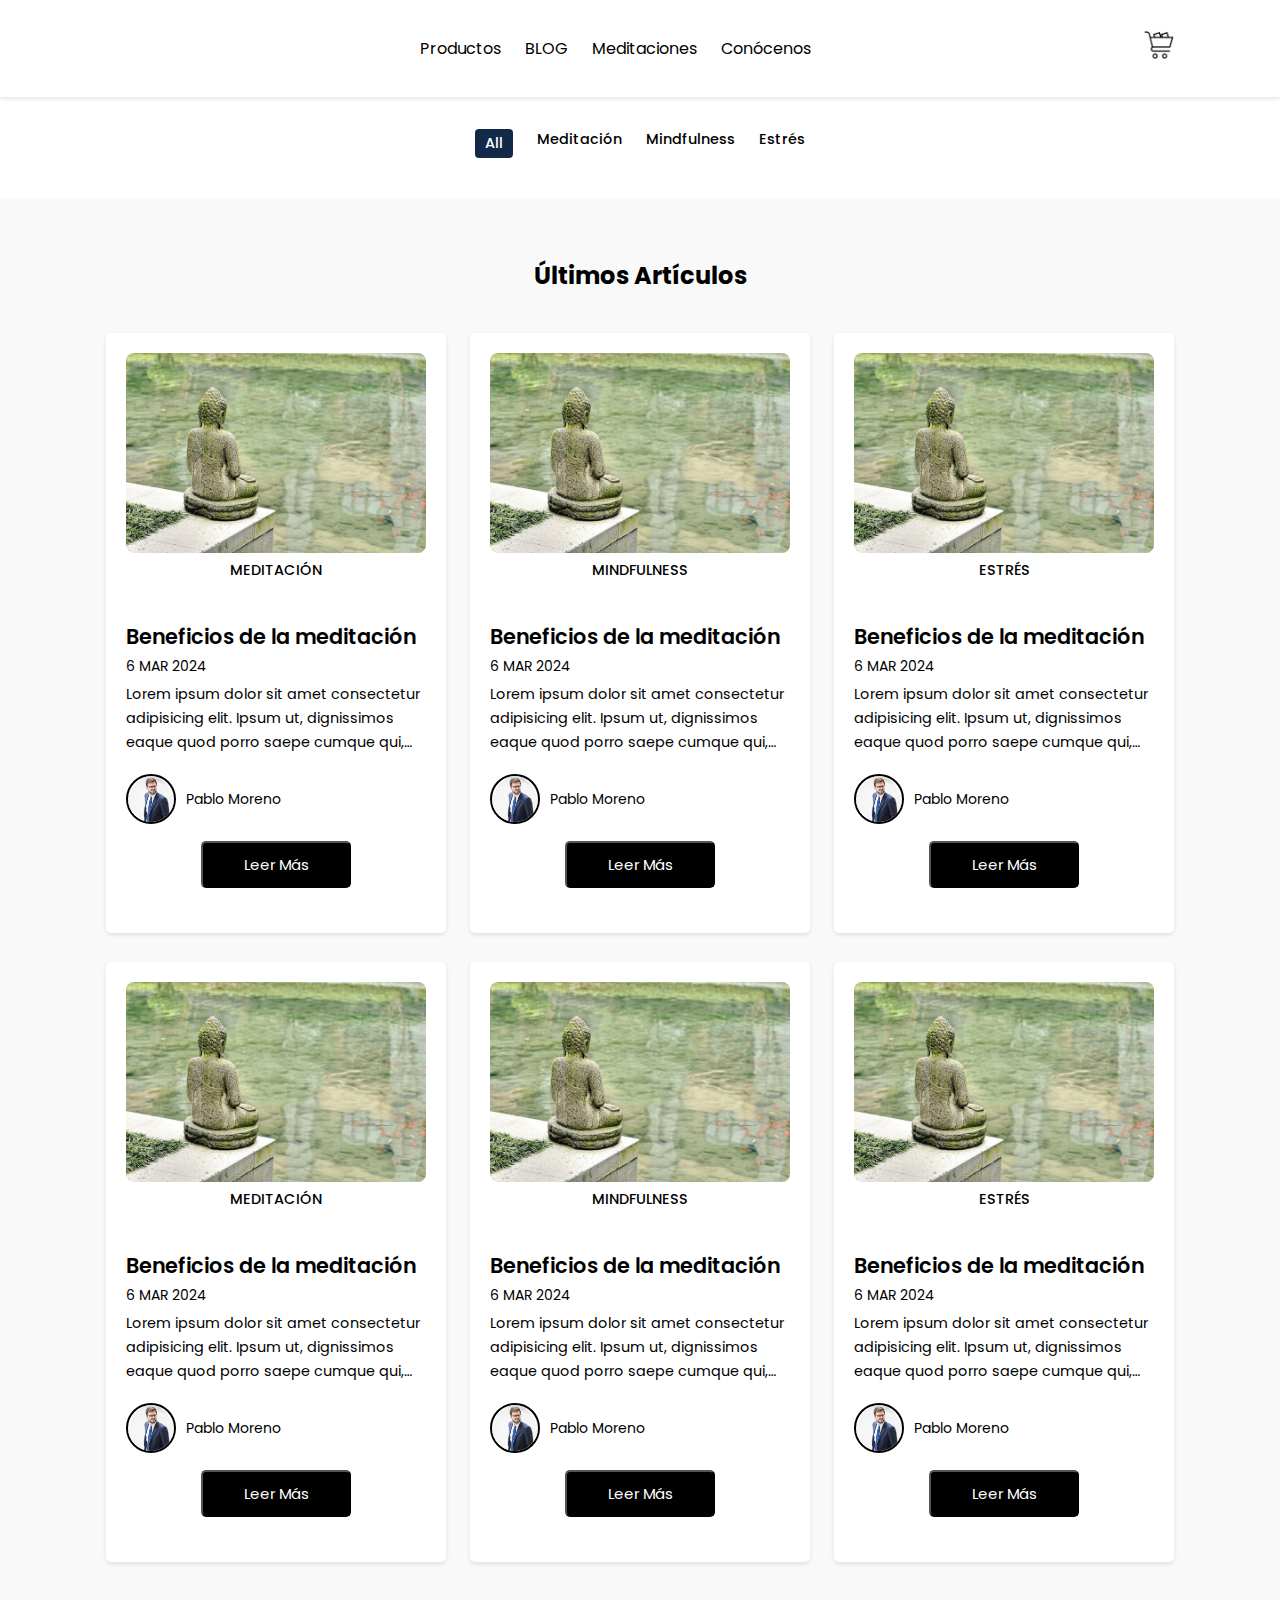
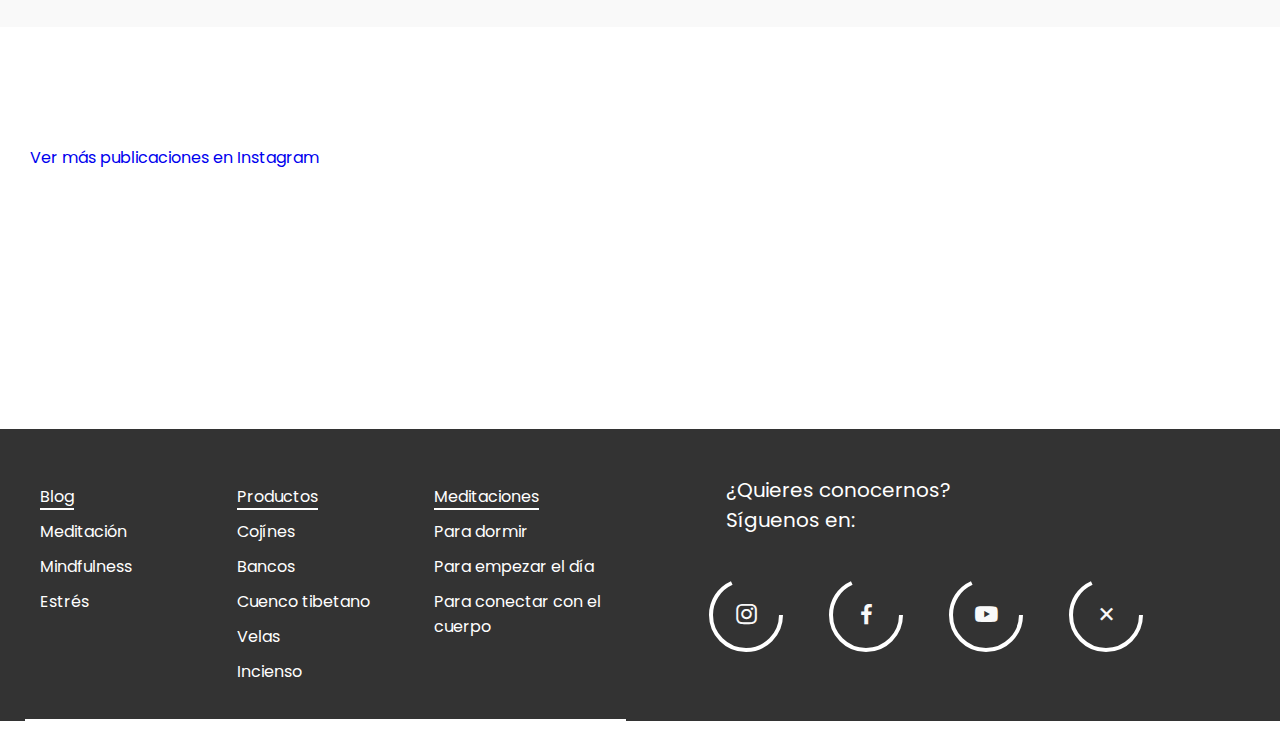
==== blog.html @ df78bf1f "Mi Primera Web" ====
<!DOCTYPE html>
<html lang="es">
  <head>
    <meta charset="UTF-8" />
    <meta name="viewport" content="width=device-width, initial-scale=1.0" />
    <title>Meditación Mindful</title>
    <link rel="stylesheet" href="style.css" />
    <link
      rel="icon" type="image/png"
      href="img-eco/MEDITACIÓN_MINDFUL_logo.png"
    />
    <link
      href="https://unpkg.com/boxicons@2.1.4/css/boxicons.min.css"
      rel="stylesheet"
    />
  </head>
  <body>
    <!-- Header -->
    <!-- Encabezado del sitio, incluyendo el logo y la barra de navegación -->
    <header class="header">
      <div class="container">
        <nav class="navbar">
          <div class="logo">
            <a href="#"><img src="img-eco/MEDITACIÓN_MINDFUL.png" alt="" /></a>
          </div>
          <ul class="nav-links">
            <li><a href="ecommerce.html#productos">Productos</a></li>
            <li><a href="blog.html">BLOG</a></li>
            <li><a href="#ofertas">Meditaciones</a></li>
            <li><a href="#linktree">Conócenos</a></li>
          </ul>
          <div class="cart-icon">
            <a href="#"
              ><img src="img-eco/carrito.icon.ico" alt="Carrito de Compras"
            /></a>
          </div>
        </nav>
      </div>
    </header>

    <!--POST FILTER-->
    <div class="post-filter container">
      <span class="filter-item active-filter" data-filter="all">All</span>
      <span class="filter-item" data-filter="meditacion">Meditación</span>
      <span class="filter-item" data-filter="mindfulness">Mindfulness</span>
      <span class="filter-item" data-filter="estres">Estrés</span>
    </div>

    <!-- Blog Section -->
    <section class="blog">
      <div class="blog container">
        <h2>Últimos Artículos</h2>
        <!-- Aquí se listarán los últimos artículos del blog -->
        <div class="blog-posts">
          <!--Primer Post-->
          <div class="post-box meditacion">
            <img
              src="img-eco/buda-medit.jpg"
              alt="Imagen del Artículo 1"
              class="post-img"
            />
            <h2 class="category">Meditación</h2>
            <a href="post-page.html" class="post-title"
              >Beneficios de la meditación</a
            >
            <span class="post-date">6 Mar 2024</span>
            <p class="post-description">
              Lorem ipsum dolor sit amet consectetur adipisicing elit. Ipsum ut,
              dignissimos eaque quod porro saepe cumque qui, molestias neque at,
              consectetur sapiente commodi iste. Ex blanditiis fugit ut et
              esse?.
            </p>
            <!--Perfil-->
            <div class="profile-container">
              <div class="profile-img">
                <img src="img-eco/FORMAL 3.jpg" alt="" />
              </div>
              <div class="profile-name">Pablo Moreno</div>
            </div>
            <div class="button-container">
              <button class="post-btn">Leer Más</button>
            </div>
          </div>

          <!--POST BOX 2-->
          <div class="post-box mindfulness">
            <img
              src="img-eco/buda-medit.jpg"
              alt="Imagen del Artículo 1"
              class="post-img"
            />
            <h2 class="category">Mindfulness</h2>
            <a href="post-page.html" class="post-title"
              >Beneficios de la meditación</a
            >
            <span class="post-date">6 Mar 2024</span>
            <p class="post-description">
              Lorem ipsum dolor sit amet consectetur adipisicing elit. Ipsum ut,
              dignissimos eaque quod porro saepe cumque qui, molestias neque at,
              consectetur sapiente commodi iste. Ex blanditiis fugit ut et
              esse?.
            </p>
            <!--Perfil-->
            <div class="profile-container">
              <div class="profile-img">
                <img src="img-eco/FORMAL 3.jpg" alt="" />
              </div>
              <div class="profile-name">Pablo Moreno</div>
            </div>
            <div class="button-container">
              <button class="post-btn">Leer Más</button>
            </div>
          </div>

          <!--BOX POST 3-->
          <div class="post-box estres">
            <img
              src="img-eco/buda-medit.jpg"
              alt="Imagen del Artículo 1"
              class="post-img"
            />
            <h2 class="category">Estrés</h2>
            <a href="post-page.html" class="post-title"
              >Beneficios de la meditación</a
            >
            <span class="post-date">6 Mar 2024</span>
            <p class="post-description">
              Lorem ipsum dolor sit amet consectetur adipisicing elit. Ipsum ut,
              dignissimos eaque quod porro saepe cumque qui, molestias neque at,
              consectetur sapiente commodi iste. Ex blanditiis fugit ut et
              esse?.
            </p>
            <!--Perfil-->
            <div class="profile-container">
              <div class="profile-img">
                <img src="img-eco/FORMAL 3.jpg" alt="" />
              </div>
              <div class="profile-name">Pablo Moreno</div>
            </div>
            <div class="button-container">
              <button class="post-btn">Leer Más</button>
            </div>
          </div>

          <!--BOX POST 4-->
          <div class="post-box meditacion">
            <img
              src="img-eco/buda-medit.jpg"
              alt="Imagen del Artículo 1"
              class="post-img"
            />
            <h2 class="category">Meditación</h2>
            <a href="post-page.html" class="post-title"
              >Beneficios de la meditación</a
            >
            <span class="post-date">6 Mar 2024</span>
            <p class="post-description">
              Lorem ipsum dolor sit amet consectetur adipisicing elit. Ipsum ut,
              dignissimos eaque quod porro saepe cumque qui, molestias neque at,
              consectetur sapiente commodi iste. Ex blanditiis fugit ut et
              esse?.
            </p>
            <!--Perfil-->
            <div class="profile-container">
              <div class="profile-img">
                <img src="img-eco/FORMAL 3.jpg" alt="" />
              </div>
              <div class="profile-name">Pablo Moreno</div>
            </div>
            <div class="button-container">
              <button class="post-btn">Leer Más</button>
            </div>
          </div>

          <!--BOX POST 5-->
          <div class="post-box mindfulness">
            <img
              src="img-eco/buda-medit.jpg"
              alt="Imagen del Artículo 1"
              class="post-img"
            />
            <h2 class="category">Mindfulness</h2>
            <a href="post-page.html" class="post-title"
              >Beneficios de la meditación</a
            >
            <span class="post-date">6 Mar 2024</span>
            <p class="post-description">
              Lorem ipsum dolor sit amet consectetur adipisicing elit. Ipsum ut,
              dignissimos eaque quod porro saepe cumque qui, molestias neque at,
              consectetur sapiente commodi iste. Ex blanditiis fugit ut et
              esse?.
            </p>
            <!--Perfil-->
            <div class="profile-container">
              <div class="profile-img">
                <img src="img-eco/FORMAL 3.jpg" alt="" />
              </div>
              <div class="profile-name">Pablo Moreno</div>
            </div>
            <div class="button-container">
              <button class="post-btn">Leer Más</button>
            </div>
          </div>

          <!--BOX POST 6-->
          <div class="post-box estres">
            <img
              src="img-eco/buda-medit.jpg"
              alt="Imagen del Artículo 1"
              class="post-img"
            />
            <h2 class="category">Estrés</h2>
            <a href="post-page.html" class="post-title"
              >Beneficios de la meditación</a
            >
            <span class="post-date">6 Mar 2024</span>
            <p class="post-description">
              Lorem ipsum dolor sit amet consectetur adipisicing elit. Ipsum ut,
              dignissimos eaque quod porro saepe cumque qui, molestias neque at,
              consectetur sapiente commodi iste. Ex blanditiis fugit ut et
              esse?.
            </p>
            <!--Perfil-->
            <div class="profile-container">
              <div class="profile-img">
                <img src="img-eco/FORMAL 3.jpg" alt="" />
              </div>
              <div class="profile-name">Pablo Moreno</div>
            </div>
            <div class="button-container">
              <button class="post-btn">Leer Más</button>
            </div>
          </div>
        </div>
      </div>
    </section>

    <!--JQUERY LINKS-->
    <script
      src="https://code.jquery.com/jquery-3.7.1.js"
      integrity="sha256-eKhayi8LEQwp4NKxN+CfCh+3qOVUtJn3QNZ0TciWLP4="
      crossorigin="anonymous"
    ></script>
    <!--LINK TO JS-->
    <script src="js/main.js"></script>

    <!-- Puedes agregar más entradas del blog aquí -->
    <section>
      <div class="insta-container">
        <a
          href="https://www.instagram.com/meditacionmindful/"
          class="instagram-link"
          >Ver más publicaciones en Instagram</a
        >
      </div>

      <!-- LightWidget WIDGET INSTAGRAM -->
      <div>
        <script src="https://cdn.lightwidget.com/widgets/lightwidget.js"></script>
        <iframe
          src="//lightwidget.com/widgets/c8133fa3d5bd524290ac01c2d79c5083.html"
          scrolling="no"
          allowtransparency="true"
          class="lightwidget-widget"
          style="width: 100%; border: 0; overflow: hidden"
        ></iframe>
      </div>
    </section>

    <!-- Footer -->
    <footer class="footer">
      <div class="footer-left">
        <ul class="footer-menu">
          <li>
            <a href="#" id="blog-link">Blog</a>
            <ul>
              <!-- Sublista para Blog -->
              <li><a href="#">Meditación</a></li>
              <li><a href="#">Mindfulness</a></li>
              <li><a href="#">Estrés</a></li>
            </ul>
          </li>
          <li>
            <a href="#" id="productos-link">Productos</a>
            <ul>
              <!-- Sublista para Productos -->
              <li><a href="#">Cojínes</a></li>
              <li><a href="#">Bancos</a></li>
              <li><a href="#">Cuenco tibetano</a></li>
              <li><a href="#">Velas</a></li>
              <li><a href="#">Incienso</a></li>
            </ul>
          </li>
          <li>
            <a href="#" id="meditaciones-link">Meditaciones</a>
            <ul>
              <!-- Sublista para Meditaciones -->
              <li><a href="#">Para dormir</a></li>
              <li><a href="#">Para empezar el día</a></li>
              <li><a href="#">Para conectar con el cuerpo</a></li>
            </ul>
          </li>
        </ul>
      </div>
      <div class="footer-right">
        <div class="footer-top">
          <p>
            ¿Quieres conocernos? <br />
            Síguenos en:
          </p>
        </div>
        <div class="footer-bottom">
          <div class="icon">
            <svg heigth="80" width="80">
              <circle
                cx="40"
                cy="40"
                r="35"
                stroke="white"
                stroke-width="4"
                fill="none"
              ></circle>
            </svg>
            <i class="bx bxl-instagram"> </i>
          </div>
          <div class="icon">
            <svg heigth="80" width="80">
              <circle
                cx="40"
                cy="40"
                r="35"
                stroke="white"
                stroke-width="4"
                fill="none"
              ></circle>
            </svg>
            <i class="bx bxl-facebook"> </i>
          </div>
          <div class="icon">
            <svg heigth="80" width="80">
              <circle
                cx="40"
                cy="40"
                r="35"
                stroke="white"
                stroke-width="4"
                fill="none"
              ></circle>
            </svg>
            <i class="bx bxl-youtube"> </i>
          </div>
          <div class="icon">
            <svg heigth="80" width="80">
              <circle
                cx="40"
                cy="40"
                r="35"
                stroke="white"
                stroke-width="4"
                fill="none"
              ></circle>
            </svg>
            <i class="bx bx-x"> </i>
          </div>
        </div>
      </div>
    </footer>
  </body>
</html>

<!--FIN DE LA PÁGINA-->
---- style.css ----
/*GOOGLE FONTS*/
@import url("https://fonts.googleapis.com/css2?family=Poppins:ital,wght@0,100;0,200;0,300;0,400;0,500;0,600;0,700;0,800;0,900;1,100;1,200;1,300;1,400;1,500;1,600;1,700;1,800;1,900&display=swap");

/* AFECTA TODOS LOS ELEMENTOS */
* {
  font-family: "Poppins", sans-serif;
  margin: 0;
  padding: 0;
  scroll-behavior: smooth;
  scroll-padding-top: 2rem;
  box-sizing: border-box;
}

/*Variables*/
:root {
  --container-color: #1a1e21;
  --second-color: #122949;
  --text-color: #172317;
  --bg-color: #fff;
}

a {
  text-decoration: none;
}

li {
  list-style: none;
}

img {
  width: 100%;
}

section {
  padding: 3rem 0 2rem;
  margin-top: 40px;
  margin-bottom: 40px;
}

.container {
  max-width: 1068px;
  width: 100%;
  margin: auto;
}

/* Estilos del encabezado */
.header {
  background-color: #fff;
  padding: 20px 0;
  box-shadow: 0 2px 4px rgba(0, 0, 0, 0.1);
}

.navbar {
  display: flex;
  justify-content: space-between;
  align-items: center;
  padding: 10px 0;
}

.navbar img {
  width: 125px;
  height: auto;
}

.logo a {
  text-decoration: none;
  color: #000;
  font-weight: bold;
  font-size: 24px;
}

.nav-links {
  list-style: none;
  margin: 0;
  padding: 0;
}

.nav-links li {
  display: inline-block;
  margin-right: 20px;
}

.nav-links li a {
  text-decoration: none;
  color: #000;
}

/* Estilos del icono del carrito */
.cart-icon img {
  width: 30px;
  height: auto;
}

/* Estilos de la sección de HOME */
.home {
  width: 100%;
  height: 350px;
  position: relative;
  background-image: url("img-eco/meditacion.jpg"); /* Cambia 'hero-background.jpg' con tu imagen de fondo */
  background-size: cover;
  background-position: center;
  color: #fefefe;
  text-align: center;
  justify-content: center;
  padding: 100px 0;
}

/* Superposición semitransparente solo para la imagen de fondo */
.home::before {
  content: "";
  position: absolute;
  top: 0;
  left: 0;
  width: 100%;
  height: 100%;
  background-color: rgba(
    0,
    0,
    0,
    0.5
  ); /* Color de fondo semitransparente negro */
  z-index: -1;
}

/* Ajuste del contenido dentro de la sección de héroe */
.home-content {
  position: relative; /* Restaura la posición relativa */
}

.home h1 {
  font-size: 48px;
  margin-bottom: 20px;
}

.home p {
  font-size: 18px;
  margin-bottom: 20px;
}

/* Estilos de las secciones */

.productos,
.contacto {
  background-color: #fff;
  color: #000;
  padding: 15px;
  text-align: center;
  margin-top: 10px; /* Ajusta el margen superior para separar las secciones */
  margin-bottom: 10px;
}

.info h2,
.productos h2,
.contacto h2 {
  font-size: 36px;
  margin-bottom: 20px;
}

/*INICIO INFO*/

.info p {
  text-align: center;
}

.info-title {
  text-align: center;
}

.info-text p {
  margin: 20px;
  text-align: justify;
  align-items: start;
}

/*INICIO TABLON*/

.tablon {
  display: grid;
  grid-template-columns: repeat(3, 1fr); /* Tres columnas iguales */
  gap: 20px; /* Espacio entre las columnas */
  margin-left: 20px;
  margin-right: 20px;
  margin-top: 70px;
}

.columna {
  background-color: #f9f9f9; /* Color de fondo */
  padding: 10px; /* Espaciado interno */
  border-radius: 5px; /* Bordes redondeados */
  box-shadow: 0 2px 4px rgba(0, 0, 0, 0.1); /* Sombra */
  text-align: center;
}

.columna h2 {
  font-size: 18px; /* Tamaño del título */
  margin-bottom: 10px; /* Espaciado inferior */
}

.columna img {
  width: 300px; /* Imagen al 100% del ancho de la columna */
  height: 150px;
  border-radius: 5px; /* Bordes redondeados */
  margin-bottom: 10px; /* Espaciado inferior */
}

.columna p {
  font-size: 14px; /* Tamaño del texto */
  margin-bottom: 10px; /* Espaciado inferior */
}

.columna button {
  background-color: var(--second-color); /* Color de fondo del botón */
  color: #fff; /* Color del texto */
  border: none; /* Sin borde */
  padding: 10px 20px; /* Espaciado interno */
  border-radius: 5px; /* Bordes redondeados */
  cursor: pointer; /* Cambio de cursor */
  transition: background-color 0.3s; /* Transición suave */
}

.columna button:hover {
  background-color: #0056b3; /* Cambio de color al pasar el ratón */
}

/*FIN TABLON*/
/*FIN INFO MEDITACIÓN*/

/*INICIO PRODUCTOS*/
/*Estilo sección productos*/

.titulo-productos {
  text-align: center;
}

.titulo-productos h2 {
  font-size: 40px;
}

.titulo-productos p {
  font-size: 16px;
}

.productos {
  display: flex;
  flex-wrap: wrap;
  justify-content: space-between;
  background-color:aliceblue;
}

.productos-button {
  grid-column: 2; /* Coloca el botón en la segunda columna */
  background-color: #000;
  color: #fff;
  padding: 10px 20px;
  text-decoration: none;
  border-radius: 5px;
  transition: background-color 0.3s;
  text-align: center;
  font-size: 20px;
  width: 30%;
  margin-top: 40px !important;
  margin: 0 auto;
}

.productos-button:hover {
  background-color: #333;
  cursor: pointer;
}

.producto {
  display: grid;
  grid-template-rows: auto 1fr auto;
  width: 30%;
  align-items: center;
  margin-bottom: 20px;
  padding: 10px;
  background-color: #ffffff;
  border: 1px solid #ccc;
  border-radius: 5px;
  box-sizing: border-box;
  overflow: hidden;
}

.producto img {
  justify-self: center; /* Centrar horizontalmente la imagen dentro de su celda */
  align-self: center; /* Centrar verticalmente la imagen dentro de su celda */
  width: 200px;
  height: 200px;
  border-radius: 5px;
}

.producto h3 {
  margin-top: 10px;
  font-size: 18px;
}

.producto p {
  margin-top: 10px;
  font-size: 14px;
}

.producto .boton-producto {
  display: block;
  width: 100%;
  padding: 10px;
  margin-bottom: 0px;
  text-align: center;
  background: linear-gradient(180deg, #f7dfa5, #f0c14b) repeat scroll 0 0
    transparent;
  background-color: #f0c14b;
  color: #fff;
  border: none;
  border-radius: 3px;
  box-shadow: inset 0 1px 0 hsla(0, 0%, 100%, 0.4);
}

.boton-producto:hover {
  background-color: #f7dfa5;
}

/*MEDITACIONES*/

.meditaciones {
  background-color:#ffffff;
  padding: 50px 0;
  text-align: center;
  margin-bottom: 0!important;
}

.meditaciones-title {
  font-size: 2em;
  margin-bottom: 20px;
}

.meditaciones-description {
  font-size: 1.2em;
  margin-bottom: 30px;
}


/* Estilos para los videos */
.video-container {
  display: flex;
  justify-content:center; /* Centrar horizontalmente el contenido */
  margin-bottom: 30px;
  overflow: hidden; /* Asegura que el contenido se recorte para mostrar solo el área dentro del contenedor */
}

.video{
  border-radius: 10px; /* Agregar bordes redondos al contenedor */
}


/* Estilos para el botón */
.meditaciones-btn {
  padding: 10px 20px;
  font-size: 1.2em;
  background-color: #007bff;
  color: #fff;
  border: none;
  border-radius: 5px;
  cursor: pointer;
  transition: background-color 0.3s;
}

.meditaciones-btn:hover {
  background-color: #0056b3;
}

/*FIN MEDITACIONES*/

/*BLOG*/

/*Post Filter*/
.post-filter {
  display: flex;
  justify-content: center;
  column-gap: 1.5rem;
  margin-top: 2rem !important;
}

.filter-item {
  font-size: 0.9rem;
  font-weight: 500;
  cursor: pointer;
}

.active-filter {
  background: var(--second-color);
  color: var(--bg-color);
  padding: 4px 10px;
  border-radius: 4px;
}

/*POSTS BLOG - AFECTA A LA SECCIÓN BLOG (FUERA DE LOS POSTS)*/

.blog {
  background-color: #f9f9f9;
  padding: 30px 0;
}

.blog h2 {
  text-align: center;
  margin-bottom: 40px;
}

.blog-posts {
  display: grid;
  grid-template-columns: repeat(auto-fit, minmax(300px, 1fr));
  grid-gap: 40px;
  justify-content: center;
  gap: 1.5rem;
}

.tablon-post img {
  height: 300px;
  width: auto;
}

/*POSTS*/

.post-box {
  height: 600px;
  background-color: #fff;
  padding: 20px;
  border-radius: 5px;
  box-shadow: 0 2px 4px rgba(0, 0, 0, 0.1);
  margin-bottom: 5px;
}

.post-box h3 {
  font-size: 24px;
  margin-bottom: 0px;
  text-align: center;
}

.post-box img {
  width: 100%;
  height: 200px;
  object-fit: cover;
  object-position: center;
  border-radius: 0.5rem;
}

.category {
  font-size: 0.9rem;
  font-weight: 500;
  text-transform: uppercase;
  color: #000;
}

.post-title {
  font-size: 1.3rem;
  font-weight: 600;
  color: #000;
  /*Para que el titulo no sobrepase las 2 líneas*/
  display: -webkit-box;
  -webkit-line-clamp: 2;
  -webkit-box-orient: vertical;
  overflow: hidden;
}

.post-date {
  display: flex;
  font-size: 0.875rem;
  text-transform: uppercase;
  font-weight: 400;
  margin-top: 4px;
}

.post-description {
  font-size: 0.9rem;
  line-height: 1.5rem;
  margin: 5px 0 10px;
  /*Para que la descripcion no sobrepase las 3 líneas*/
  display: -webkit-box;
  -webkit-line-clamp: 3;
  -webkit-box-orient: vertical;
  overflow: hidden;
}

/*PERFIL DEL POST*/
.profile-container {
  display: flex;
  align-items: center;
  margin-top: 20px;
  padding: 0;
}

.profile-img {
  width: 50px; /* Ancho de la imagen */
  height: 50px; /* Alto de la imagen */
  border-radius: 50%; /* Hace que el borde sea totalmente circular */
  border: 2px solid #000; /* Borde de 2px sólido y color negro */
  overflow: hidden; /* Esto asegura que la imagen se ajuste al borde circular */
  margin-right: 10px; /* Espacio entre la imagen y el nombre */
}

.profile-img img {
  width: 100%; /* Ajusta la imagen al tamaño del contenedor circular */
  height: auto; /* Permitir que la altura se ajuste automáticamente para mantener la proporción */
  object-fit: cover; /* Ajusta la imagen dentro del contenedor sin recortarla */
  object-position: top; /* Muestra la parte superior de la imagen */
  border-radius: 50%; /* Hace que la imagen también tenga bordes redondeados */
}

.profile-name {
  font-size: 14px; /* Tamaño de la fuente del nombre */
}

/*BUTTON POST*/

.button-container {
  display: flex;
  justify-content: center; /* Centrar horizontalmente */
  align-items: center; /* Centrar verticalmente */
  height: 40px; /* Altura de ejemplo */
  margin-top: 20px;
}

.post-btn {
  background-color: #000;
  color: #fff;
  padding: 10px 20px;
  text-decoration: none;
  border-radius: 5px;
  transition: background-color 0.3s;
  text-align: center;
  font-size: 15px;
  width: 50%;
  height: auto;
  margin: 0 auto;
  padding: 10px 20px;
}

.post-btn:hover {
  background-color: #fff;
  color: #000;
  cursor: pointer;
}

/*Insta*/
.insta-container {
  margin-top: 30px;
  margin-left: 30px;
  text-decoration: none;
  margin-bottom: 30px;
}

/*FOOTER*/

.footer {
  width: 100%; /* Ancho del footer */
  height: 100%;
  margin: 0; /* Centrar el footer horizontalmente */
  background-color: #333;
  color: #fff;
  padding: 0px;
  display: flex;
  justify-content: space-between;
  align-items: center;
}

.footer-left {
  display: flex;
  margin-left: 25px;
  margin-right: 20px;
  margin-top: 30px;
}

.footer-right {
  display: flex;
}

.footer-menu {
  display: grid;
  grid-template-columns: repeat(3, 1fr);
  grid-gap: 20px; /* Espacio entre las columnas */
  list-style: none;
  padding: 15px;
  margin: 0;
  border-bottom: 2px solid white; /* Agrega un borde inferior a la primera lista */
}

.footer-menu li {
  margin-bottom: 10px;
  margin-top: 10px;
}

.footer-menu li a {
  color: #fff;
  text-decoration: none;
}

#blog-link,
#productos-link,
#meditaciones-link {
  border-bottom: 2px solid white; /* Agrega un borde inferior a cada enlace */
}

#blog-link:hover,
#productos-link:hover,
#meditaciones-link:hover {
  text-decoration: none;
  color: #ccc;
}

.footer-menu li a:hover {
  text-decoration: underline;
  color: #ccc;
}

.footer-right {
  display: flex;
  flex-direction: row; /* Cambiar la dirección de flexión a columnas */
  flex-wrap: wrap; /* Permitir que los elementos se envuelvan en múltiples filas */
  align-items: center; /* Alinear los elementos hacia la izquierda */
  margin-left: 40px;
}

.footer-top {
  color: #fff;
  margin-bottom: 20px; /* Espacio entre el texto y los iconos */
  font-size: 20px;
  justify-content: center;
  margin-left: 40px;
}

.footer-bottom {
  display: flex; /* Asegurar que los iconos estén en una fila */
}

.icon {
  position: relative;
  width: 80px;
  height: 80px;
  margin: 20px;
  border-radius: 50%;
  transition: all 0.8s;
}

.icon:hover {
  background-color: #e60073;
  box-shadow: 0 0 20px #e60073;
}

.icon:hover:nth-child(2) {
  background-color: #1877f2;
  box-shadow: 0 0 20px #1877f2;
}

.icon:hover:nth-child(3) {
  background-color: #f80909;
  box-shadow: 0 0 20px #f80909;
}

.icon:hover:nth-child(4) {
  background-color: #000000;
  box-shadow: 0 0 20px #000000;
}

.icon i {
  color: #f9f9f9;
  position: absolute;
  top: 50%;
  left: 50%;
  transform: translate(-50%, -50%);
  font-size: 1.7rem;
}

svg circle {
  stroke-dasharray: 150;
  transition: all 0.8s ease-in-out;
}

.icon:hover circle {
  stroke-dasharray: 220;
}
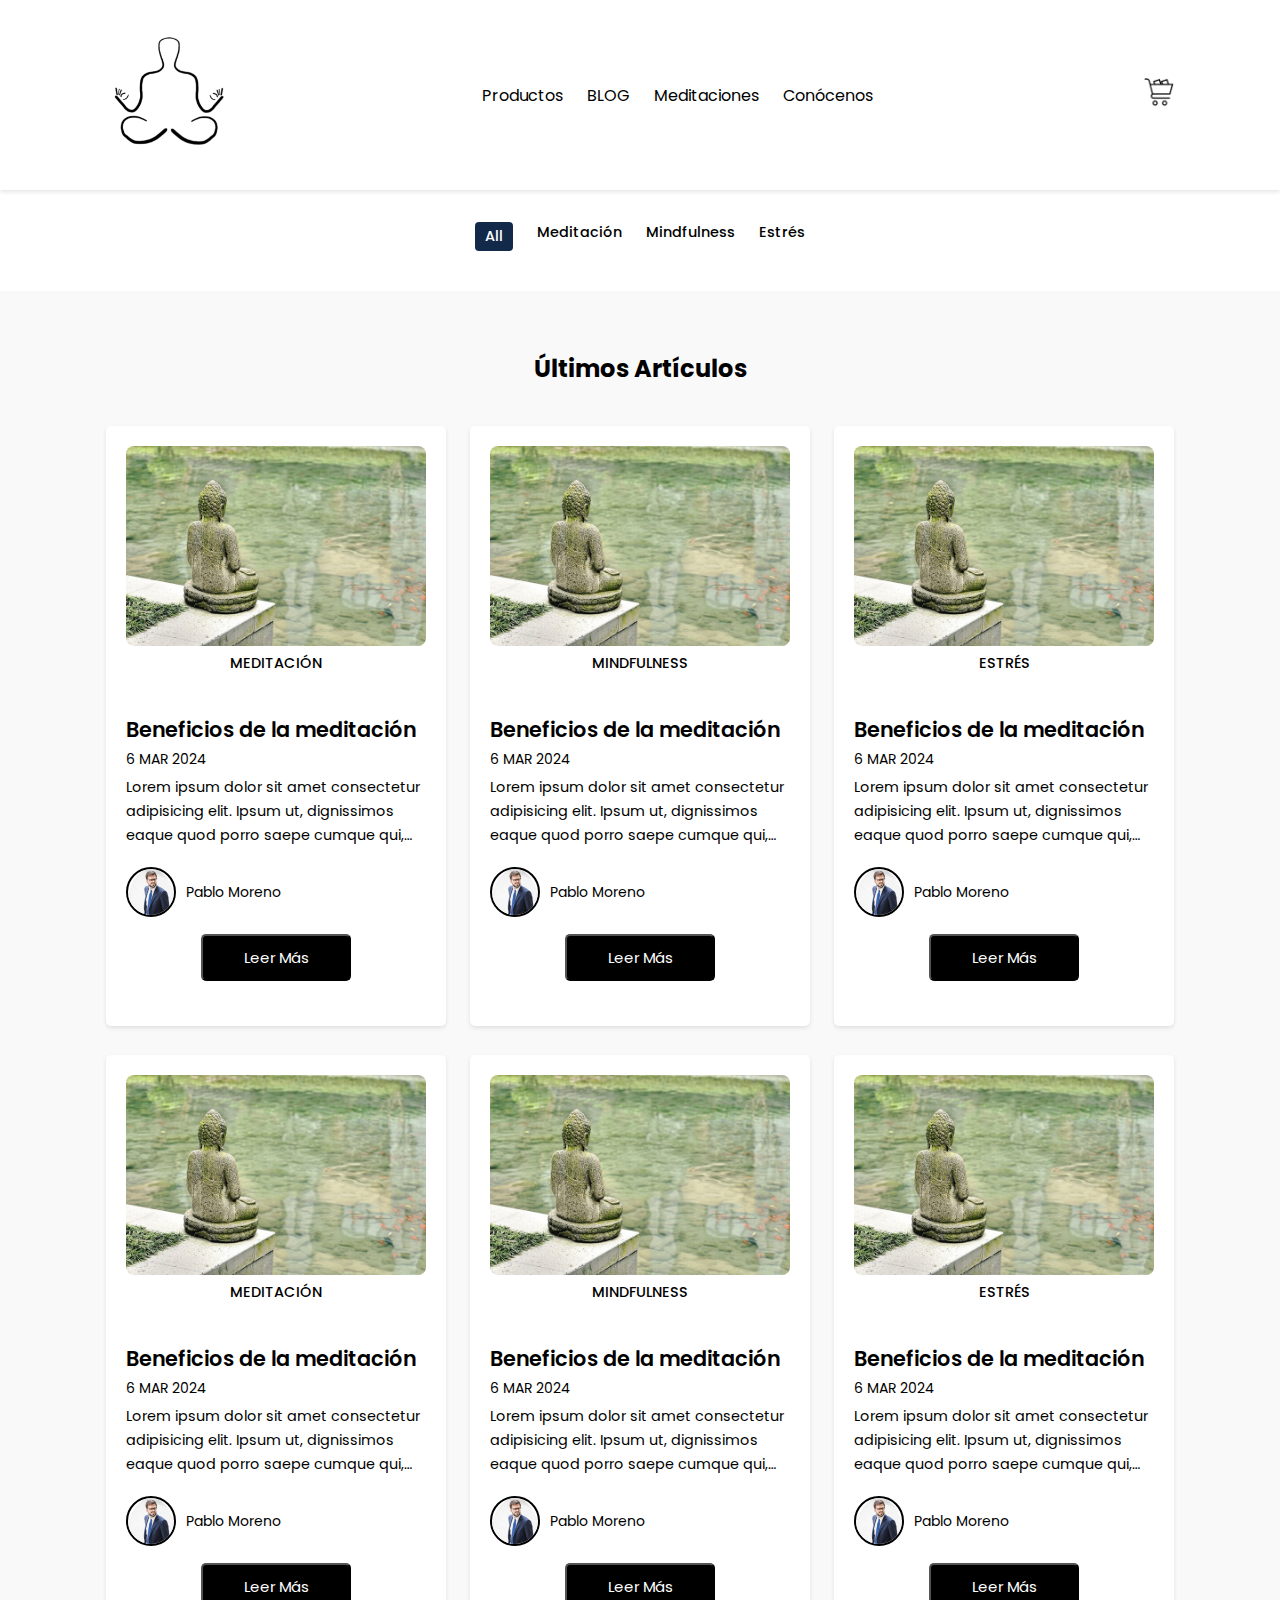
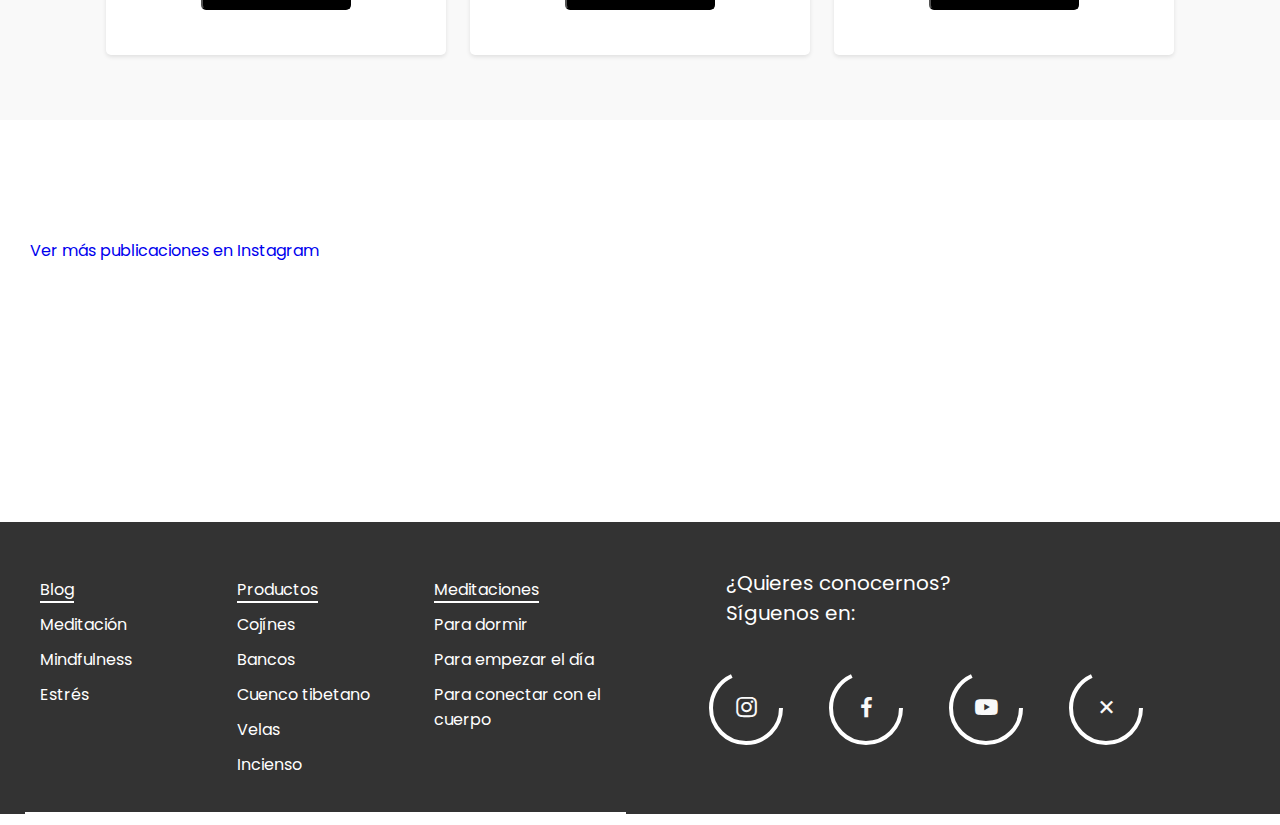
==== commit d35fcbc2: "Cambios 3" ====
--- a/blog.html
+++ b/blog.html
@@ -21,13 +21,13 @@
       <div class="container">
         <nav class="navbar">
           <div class="logo">
-            <a href="#"><img src="img-eco/MEDITACIÓN_MINDFUL.png" alt="" /></a>
+            <a href="index.html"><img src="img-eco/MEDITACIÓN_MINDFUL_logo.png" alt="" /></a>
           </div>
           <ul class="nav-links">
-            <li><a href="ecommerce.html#productos">Productos</a></li>
+            <li><a href="index.html">Productos</a></li>
             <li><a href="blog.html">BLOG</a></li>
-            <li><a href="#ofertas">Meditaciones</a></li>
-            <li><a href="#linktree">Conócenos</a></li>
+            <li><a href="index.html#meditaciones">Meditaciones</a></li>
+            <li><a href="linktr.ee/meditacionmindful">Conócenos</a></li>
           </ul>
           <div class="cart-icon">
             <a href="#"
--- a/style.css
+++ b/style.css
@@ -676,3 +676,130 @@
 .icon:hover circle {
   stroke-dasharray: 220;
 }
+
+
+/*FIN CÓDIGO CSS PARA WEB ESCRITORIO*/
+
+/* Estilos para dispositivos móviles */
+@media only screen and (max-width: 767px) {
+  /* Estilos para el header */
+  .navbar {
+    flex-direction: column;
+  }
+  .nav-links {
+    display: none;
+  }
+  .cart-icon {
+    margin-top: 20px;
+  }
+  .logo {
+    margin-bottom: 20px;
+  }
+
+  /* Estilos para la sección de info */
+  .info-title {
+    text-align: center;
+  }
+  .info-text p {
+    margin-bottom: 20px;
+  }
+
+  /* Estilos para la sección de productos */
+  .container-productos {
+    padding: 20px;
+  }
+  .producto {
+    width: 100%;
+    margin-bottom: 20px;
+  }
+}
+
+@media only screen and (max-width: 767px) {
+  .tablon {
+    grid-template-columns: 1fr; /* Una sola columna en dispositivos móviles */
+  }
+}
+
+
+/* Estilos para dispositivos iPad */
+@media only screen and (min-width: 768px) and (max-width: 1024px) {
+  /* Estilos para el header */
+  .navbar {
+    flex-direction: row;
+  }
+  .nav-links {
+    display: flex;
+  }
+  .cart-icon {
+    margin-top: 0;
+  }
+  .logo {
+    margin-bottom: 0;
+  }
+
+  /* Estilos para la sección de info */
+  .info-title {
+    text-align: left;
+  }
+  .info-text p {
+    margin-bottom: 30px;
+  }
+
+  /* Estilos para la sección de productos */
+  .container-productos {
+    padding: 30px;
+  }
+  .producto {
+    width: calc(33.33% - 20px);
+    margin-right: 20px;
+    margin-bottom: 30px;
+  }
+  .producto:nth-child(3n) {
+    margin-right: 0;
+  }
+}
+
+@media only screen and (min-width: 768px) and (max-width: 1024px) {
+  .tablon {
+    grid-template-columns: repeat(2, 1fr); /* Dos columnas en iPad */
+  }
+}
+
+.columna {
+  background-color: #f9f9f9; /* Color de fondo */
+  padding: 10px; /* Espaciado interno */
+  border-radius: 5px; /* Bordes redondeados */
+  box-shadow: 0 2px 4px rgba(0, 0, 0, 0.1); /* Sombra */
+  text-align: center;
+}
+
+.columna h2 {
+  font-size: 18px; /* Tamaño del título */
+  margin-bottom: 10px; /* Espaciado inferior */
+}
+
+.columna img {
+  max-width: 100%; /* Imagen al 100% del ancho de la columna */
+  height: auto;
+  border-radius: 5px; /* Bordes redondeados */
+  margin-bottom: 10px; /* Espaciado inferior */
+}
+
+.columna p {
+  font-size: 14px; /* Tamaño del texto */
+  margin-bottom: 10px; /* Espaciado inferior */
+}
+
+.columna button {
+  background-color: var(--second-color); /* Color de fondo del botón */
+  color: #fff; /* Color del texto */
+  border: none; /* Sin borde */
+  padding: 10px 20px; /* Espaciado interno */
+  border-radius: 5px; /* Bordes redondeados */
+  cursor: pointer; /* Cambio de cursor */
+  transition: background-color 0.3s; /* Transición suave */
+}
+
+.columna button:hover {
+  background-color: #0056b3; /* Cambio de color al pasar el ratón */
+}